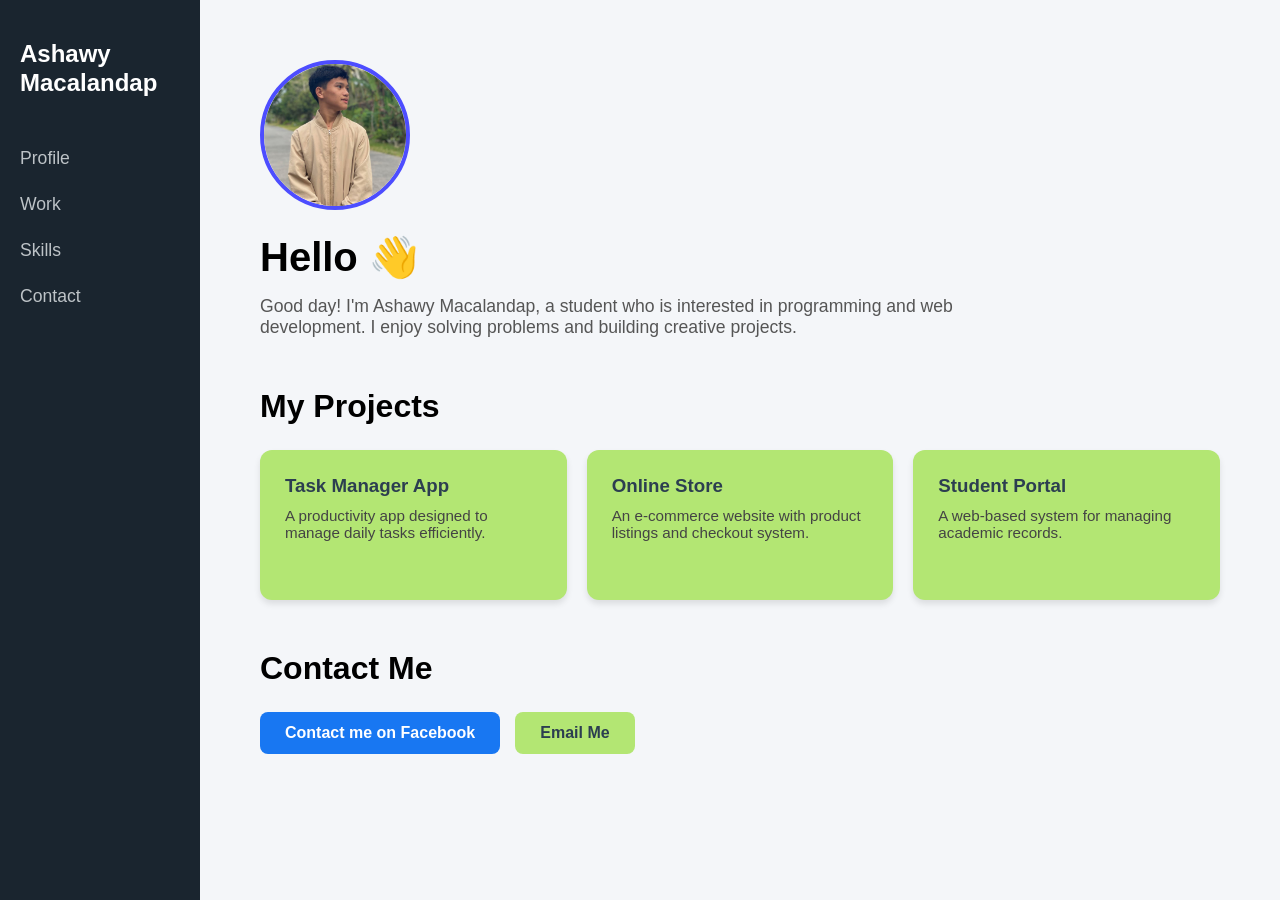
==== index.html @ 70997f70 "Update and rename porpolio.html to index.html" ====
<!DOCTYPE html>
<html lang="en">
<head>
    <meta charset="UTF-8">
    <meta name="viewport" content="width=device-width, initial-scale=1.0">
    <title>Ashawy Portfolio</title>
    <link rel="stylesheet" href="portpolio.css">
</head>
<body>

    <div class="sidebar">
        <h1 class="name">Ashawy<br>Macalandap</h1>
        <ul class="nav-links">
            <li><a href="#profile">Profile</a></li>
            <li><a href="#projects">Work</a></li>
            <li><a href="#skills">Skills</a></li>
            <li><a href="#contact">Contact</a></li>
        </ul>
    </div>

    <div class="main-content">
        
        <section id="profile">
            <div class="profile-pic-container">
                <img src="kkk.jpg" alt="Ashawy Macalandap" class="profile-img">
            </div>
            <h2 class="greeting">Hello 👋</h2>
            <p class="intro-text">
                Good day! I'm Ashawy Macalandap, a student who is interested in programming and web development. 
                I enjoy solving problems and building creative projects.
            </p>
        </section>

        <section id="projects">
            <h2 class="section-title">My Projects</h2>
            <div class="project-grid">
                <div class="card">
                    <h3>Task Manager App</h3>
                    <p>A productivity app designed to manage daily tasks efficiently.</p>
                </div>
                <div class="card">
                    <h3>Online Store</h3>
                    <p>An e-commerce website with product listings and checkout system.</p>
                </div>
                <div class="card">
                    <h3>Student Portal</h3>
                    <p>A web-based system for managing academic records.</p>
                </div>
            </div>
        </section>

        <section id="contact">
            <h2 class="section-title">Contact Me</h2>
            <div class="contact-container">
                <a href="https://www.facebook.com/share/1Wic73F57s/" target="_blank" class="contact-btn fb">
                    Contact me on Facebook
                </a>
                <a href="mailto:macalndapashawy0@gmail.com" class="contact-btn email">
                    Email Me
                </a>
            </div>
        </section>

    </div>

</body>
</html>
---- portpolio.css ----
* {
  margin: 0;
  padding: 0;
  box-sizing: border-box;
  font-family: 'Segoe UI', Tahoma, Geneva, Verdana, sans-serif;
}

body {
  display: flex;
  background-color: #f4f6f9;
}

/* Sidebar Styling */
.sidebar {
  width: 200px;
  height: 100vh;
  background-color: #1a252f;
  color: white;
  padding: 40px 20px;
  position: fixed;
}

.sidebar .name {
  font-size: 1.5rem;
  margin-bottom: 50px;
  line-height: 1.2;
}

.sidebar .nav-links {
  list-style: none;
}

.sidebar .nav-links li {
  margin-bottom: 25px;
}

.sidebar .nav-links a {
  color: #bdc3c7;
  text-decoration: none;
  font-size: 1.1rem;
}

.sidebar .nav-links a:hover {
  color: white;
}

/* Main Content Styling */
.main-content {
  margin-left: 200px;
  padding: 60px;
  width: 100%;
}

/* Profile Image */
.profile-img {
  width: 150px;
  height: 150px;
  border-radius: 50%;
  border: 4px solid #4d4dff;
  object-fit: cover;
  margin-bottom: 20px;
}

.greeting {
  font-size: 2.5rem;
  margin-bottom: 15px;
}

.intro-text {
  max-width: 700px;
  font-size: 1.1rem;
  color: #555;
  margin-bottom: 50px;
}

/* Projects Grid */
.section-title {
  font-size: 2rem;
  margin-bottom: 25px;
}

.project-grid {
  display: flex;
  gap: 20px;
  margin-bottom: 50px;
}

.card {
  background-color: #b3e673; /* Greenish color from your image */
  padding: 25px;
  border-radius: 12px;
  flex: 1;
  min-height: 150px;
  box-shadow: 0 4px 6px rgba(0,0,0,0.1);
}

.card h3 {
  color: #2c3e50;
  margin-bottom: 10px;
}

.card p {
  font-size: 0.95rem;
  color: #444;
}

/* Contact Buttons Section */
.contact-container {
  display: flex;
  gap: 15px;
}

.contact-btn {
  text-decoration: none;
  padding: 12px 25px;
  border-radius: 8px;
  font-weight: bold;
  color: white;
  transition: 0.3s;
}

.fb {
  background-color: #1877F2; /* Facebook Blue */
}

.email {
  background-color: #b3e673; /* Same color as cards */
  color: #2c3e50;
}

.contact-btn:hover {
  transform: translateY(-3px);
  box-shadow: 0 5px 15px rgba(0,0,0,0.2);
}
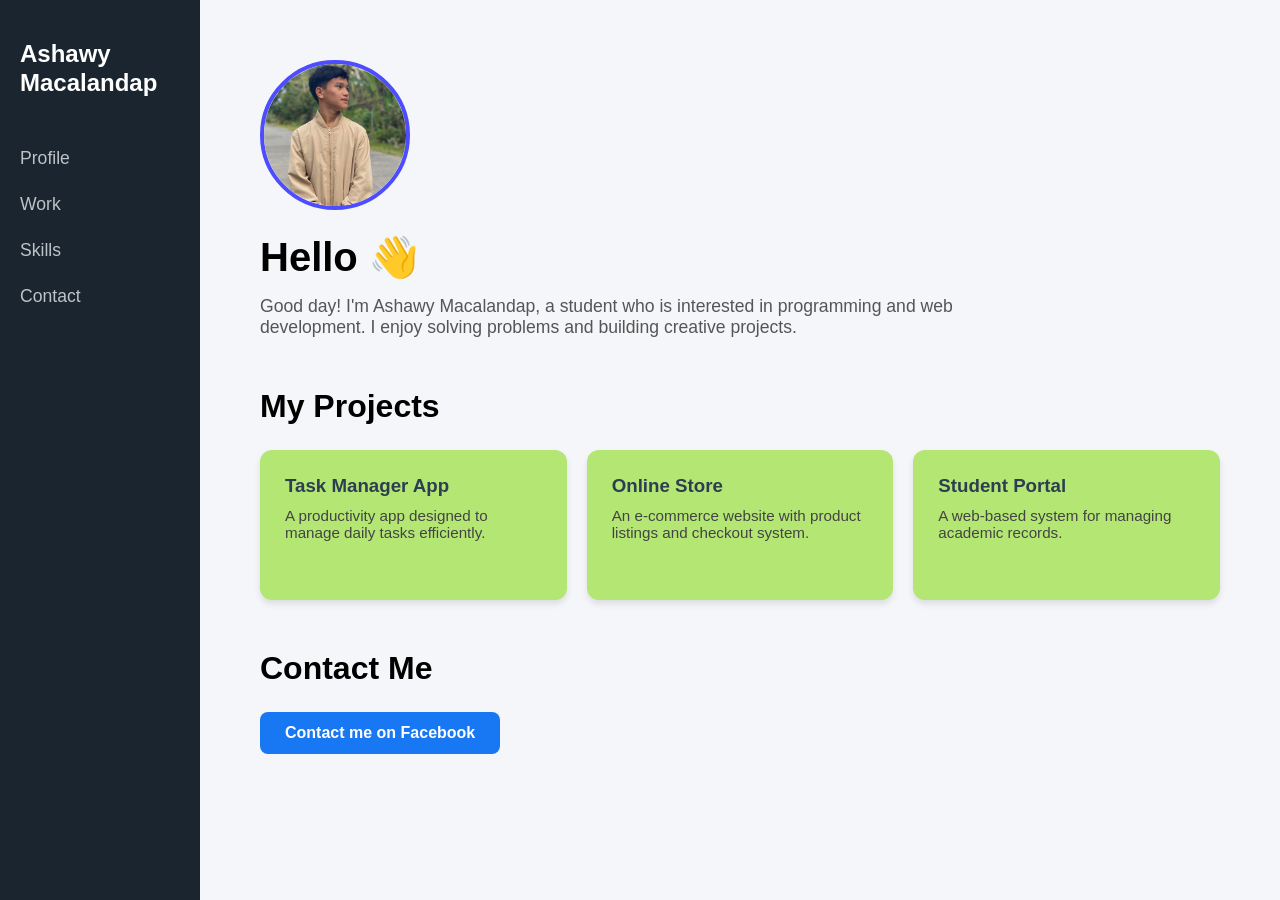
==== commit 5712f173: "Update index.html" ====
--- a/index.html
+++ b/index.html
@@ -55,9 +55,12 @@
                 <a href="https://www.facebook.com/share/1Wic73F57s/" target="_blank" class="contact-btn fb">
                     Contact me on Facebook
                 </a>
-                <a href="mailto:macalndapashawy0@gmail.com" class="contact-btn email">
-                    Email Me
-                </a>
+                <div class="contact-buttons">
+                   
+                    </a>
+                </div>
+                
+              
             </div>
         </section>
 
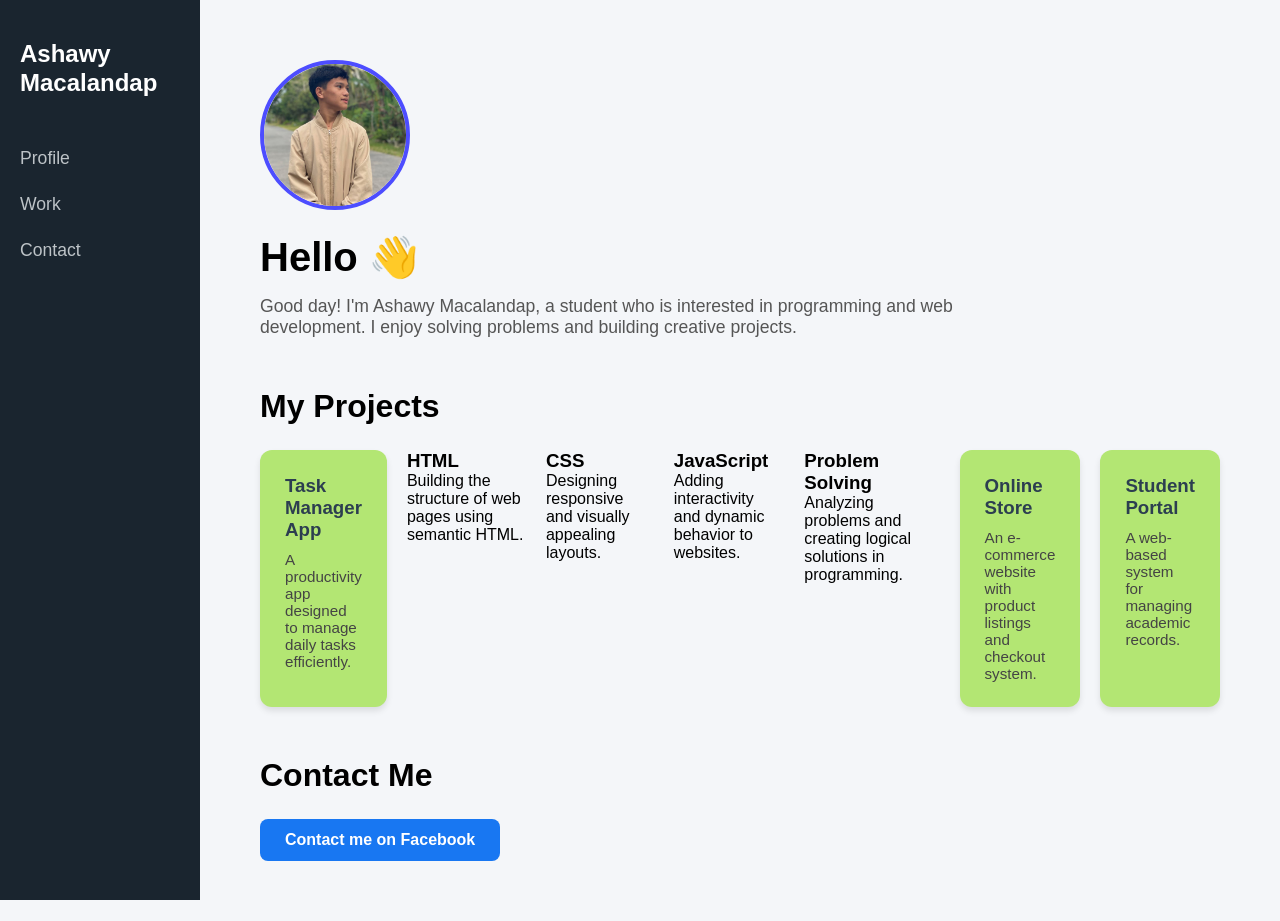
==== commit da4d5fdf: "Update index.html" ====
--- a/index.html
+++ b/index.html
@@ -13,7 +13,6 @@
         <ul class="nav-links">
             <li><a href="#profile">Profile</a></li>
             <li><a href="#projects">Work</a></li>
-            <li><a href="#skills">Skills</a></li>
             <li><a href="#contact">Contact</a></li>
         </ul>
     </div>
@@ -38,6 +37,25 @@
                     <h3>Task Manager App</h3>
                     <p>A productivity app designed to manage daily tasks efficiently.</p>
                 </div>
+                 <div class="skill-card">
+            <h3>HTML</h3>
+            <p>Building the structure of web pages using semantic HTML.</p>
+        </div>
+
+        <div class="skill-card">
+            <h3>CSS</h3>
+            <p>Designing responsive and visually appealing layouts.</p>
+        </div>
+
+        <div class="skill-card">
+            <h3>JavaScript</h3>
+            <p>Adding interactivity and dynamic behavior to websites.</p>
+        </div>
+
+        <div class="skill-card">
+            <h3>Problem Solving</h3>
+            <p>Analyzing problems and creating logical solutions in programming.</p>
+        </div>
                 <div class="card">
                     <h3>Online Store</h3>
                     <p>An e-commerce website with product listings and checkout system.</p>
@@ -68,3 +86,4 @@
 
 </body>
 </html>
+
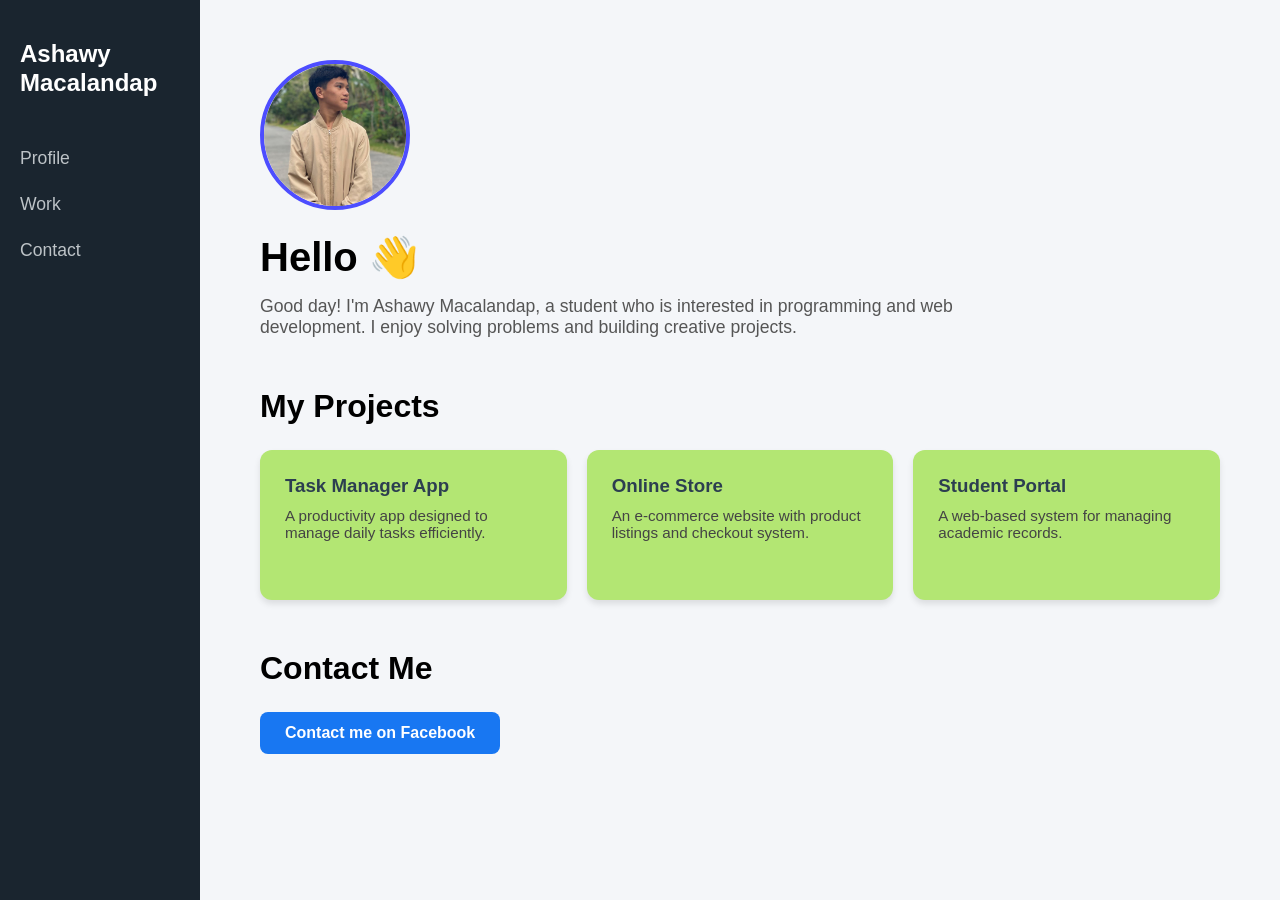
==== commit f341979e: "Update index.html" ====
--- a/index.html
+++ b/index.html
@@ -37,25 +37,6 @@
                     <h3>Task Manager App</h3>
                     <p>A productivity app designed to manage daily tasks efficiently.</p>
                 </div>
-                 <div class="skill-card">
-            <h3>HTML</h3>
-            <p>Building the structure of web pages using semantic HTML.</p>
-        </div>
-
-        <div class="skill-card">
-            <h3>CSS</h3>
-            <p>Designing responsive and visually appealing layouts.</p>
-        </div>
-
-        <div class="skill-card">
-            <h3>JavaScript</h3>
-            <p>Adding interactivity and dynamic behavior to websites.</p>
-        </div>
-
-        <div class="skill-card">
-            <h3>Problem Solving</h3>
-            <p>Analyzing problems and creating logical solutions in programming.</p>
-        </div>
                 <div class="card">
                     <h3>Online Store</h3>
                     <p>An e-commerce website with product listings and checkout system.</p>
@@ -87,3 +68,4 @@
 </body>
 </html>
 
+
